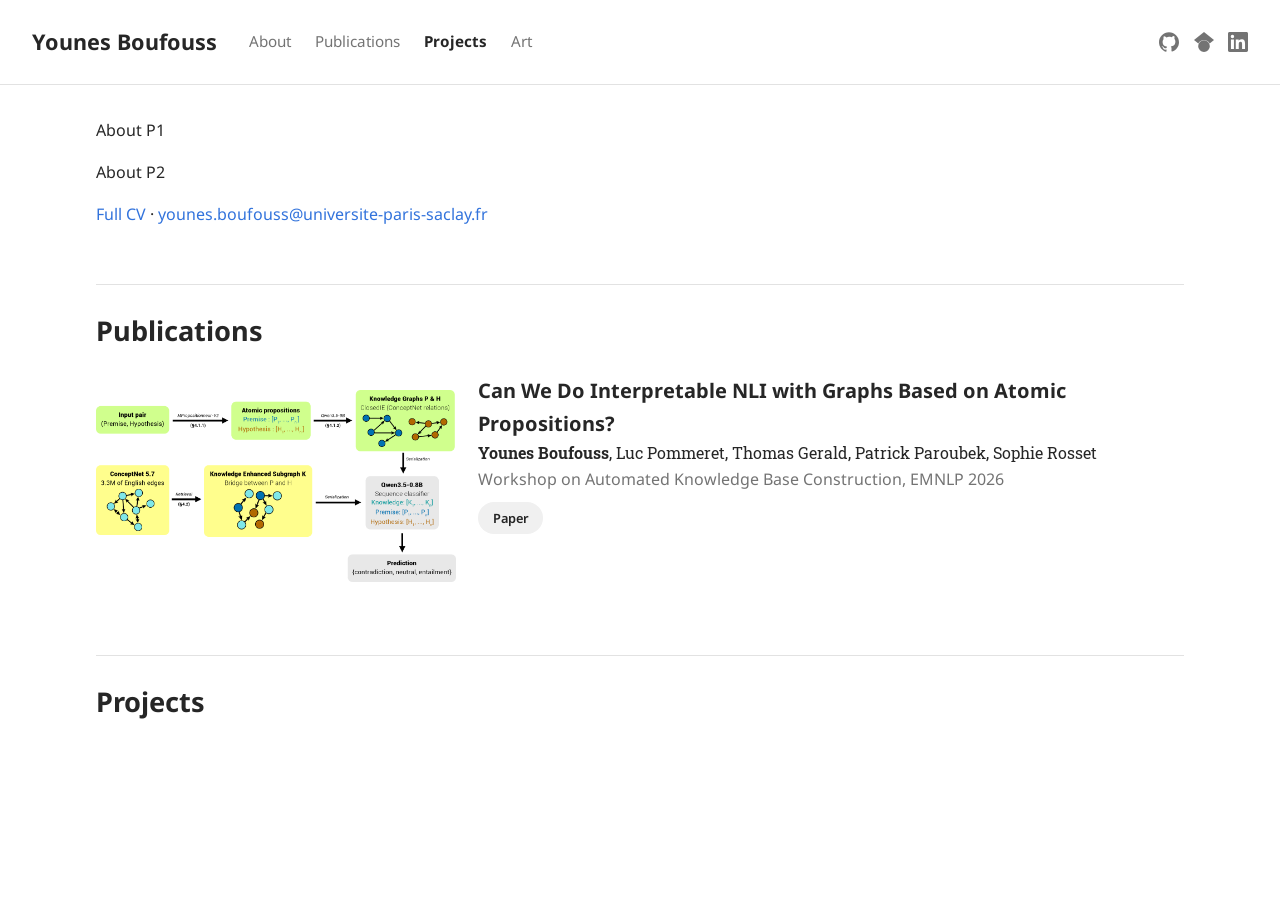
==== index.html @ 5120c618 "public" ====
<!DOCTYPE html>
<html lang="en">
<head>
<meta charset="utf-8">
<meta name="viewport" content="width=device-width, initial-scale=1">
<title>Younes Boufouss</title>
<link rel="preconnect" href="https://fonts.gstatic.com" crossorigin>
<link rel="stylesheet" href="https://fonts.googleapis.com/css?family=Google+Sans|Noto+Sans|Roboto+Slab:400,700">
<link rel="stylesheet" href="style.css">
</head>
<body>

<!-- Name, tabs and social links. Sits outside .page so the rule under it
     spans the full window. Edit it here — nothing generates it. -->
<div class="site-bar">
  <span class="site-name">Younes Boufouss</span>

  <nav>
    <a href="#about" data-spy="about">About</a>
    <a href="#publications" data-spy="publications">Publications</a>
    <a href="#projects" data-spy="projects">Projects</a>
    <a href="art.html">Art</a>
  </nav>

  <div class="social">
    <a class="gh" href="https://github.com/Younes2E" target="_blank" rel="noopener" aria-label="GitHub" title="GitHub">
      <svg viewBox="0 0 24 24" aria-hidden="true"><path d="M12 .297c-6.63 0-12 5.373-12 12 0 5.303 3.438 9.8 8.205 11.385.6.113.82-.258.82-.577 0-.285-.01-1.04-.015-2.04-3.338.724-4.042-1.61-4.042-1.61C4.422 18.07 3.633 17.7 3.633 17.7c-1.087-.744.084-.729.084-.729 1.205.084 1.838 1.236 1.838 1.236 1.07 1.835 2.809 1.305 3.495.998.108-.776.417-1.305.76-1.605-2.665-.305-5.467-1.334-5.467-5.931 0-1.311.469-2.381 1.236-3.221-.124-.303-.535-1.524.117-3.176 0 0 1.008-.322 3.301 1.23A11.509 11.509 0 0112 5.803c1.02.005 2.047.138 3.006.404 2.291-1.552 3.297-1.23 3.297-1.23.653 1.653.242 2.874.118 3.176.77.84 1.235 1.911 1.235 3.221 0 4.609-2.807 5.624-5.479 5.921.43.372.823 1.102.823 2.222 0 1.606-.014 2.898-.014 3.293 0 .322.216.694.825.576C20.565 22.092 24 17.592 24 12.297c0-6.627-5.373-12-12-12"/></svg>
    </a>
    <a class="sc" href="#" target="_blank" rel="noopener" aria-label="Google Scholar" title="Google Scholar">
      <svg viewBox="0 0 24 24" aria-hidden="true"><path d="M5.242 13.769L0 9.5 12 0l12 9.5-5.242 4.269C17.548 11.249 14.978 9.5 12 9.5c-2.977 0-5.548 1.748-6.758 4.269zM12 10a7 7 0 1 0 0 14 7 7 0 0 0 0-14z"/></svg>
    </a>
    <a class="li" href="https://www.linkedin.com/in/younes-boufouss" target="_blank" rel="noopener" aria-label="LinkedIn" title="LinkedIn">
      <svg viewBox="0 0 24 24" aria-hidden="true"><path d="M20.447 20.452h-3.554v-5.569c0-1.328-.027-3.037-1.852-3.037-1.853 0-2.136 1.445-2.136 2.939v5.667H9.351V9h3.414v1.561h.046c.477-.9 1.637-1.85 3.37-1.85 3.601 0 4.267 2.37 4.267 5.455v6.286zM5.337 7.433a2.062 2.062 0 01-2.063-2.065 2.064 2.064 0 112.063 2.065zm1.782 13.019H3.555V9h3.564v11.452zM22.225 0H1.771C.792 0 0 .774 0 1.729v20.542C0 23.227.792 24 1.771 24h20.451C23.2 24 24 23.227 24 22.271V1.729C24 .774 23.2 0 22.225 0z"/></svg>
    </a>
  </div>
</div>

<div class="page">

  <main>

    <section id="about">
      <p>
        About P1
      </p>

      <p>
        About P2
      </p>

      <p>
        <a href="data/CV-Younes-Boufouss.pdf">Full CV</a>
        &middot;
        <a href="mailto:younes.boufouss@universite-paris-saclay.fr">younes.boufouss@universite-paris-saclay.fr</a>
      </p>

    </section>

    <section id="publications">
      <h2 class="section-title">Publications</h2>
      
      
      <div class="entry">
        <img class="entry-teaser" src="img/figures/akbc-emnlp.png" alt="">
        <div class="entry-body">
          <span class="title">Can We Do Interpretable NLI with Graphs Based on Atomic Propositions?</span>
          <span class="authors"><strong>Younes Boufouss</strong>, <a href="https://lucpommeret.com/">Luc Pommeret</a>, <a href="https://thomas-gerald.fr/">Thomas Gerald</a>, <a href="https://perso.lisn.upsaclay.fr/pap/">Patrick Paroubek</a>, <a href="https://www.lisn.upsaclay.fr/membres/rosset-sophie/">Sophie Rosset</a></span>
          <span class="venue">Workshop on Automated Knowledge Base Construction, EMNLP 2026</span>
          <span class="links">
            <a href="#">Paper</a>
          </span>
        </div>
      </div>
      
      <!--
      <div class="entry">
        <div class="entry-teaser"></div>
        <div class="entry-body">
          <span class="title">Natural Language Inference using Enhanced Knowledge Graphs for Multi-Hop Reasoning</span>
          <span class="authors"><strong>Younes Boufouss</strong>, <a href="https://lucpommeret.com/">Luc Pommeret</a></span>
          <span class="venue"> JDSE 2026</span>
          <span class="links">
            <a href="#">Paper</a>
            <a href="#">Poster</a>
          </span>
        </div>
      </div>
    -->
    </section>

    <section id="projects">
      <h2 class="section-title">Projects</h2>
      
      <!--

      <div class="entry">
        <div class="entry-teaser"></div>
        <div class="entry-body">
          <span class="title">Project name</span>
          <span class="meta">2026 &middot; with collaborators</span>
          <p class="small">
            Two or three sentences: what the problem is, what you did, what came out
            of it.
          </p>
          <span class="links">
            <a href="#">code</a>
            <a href="#">paper</a>
            <a href="#">demo</a>
          </span>
        </div>
      </div>

      <div class="entry">
        <div class="entry-teaser"></div>
        <div class="entry-body">
          <span class="title">Project name</span>
          <span class="meta">2026</span>
          <p class="small">Short description.</p>
          <span class="links">
            <a href="#">code</a>
          </span>
        </div>
      </div>

      <div class="entry">
        <div class="entry-teaser"></div>
        <div class="entry-body">
          <span class="title">Project name</span>
          <span class="meta">2025</span>
          <p class="small">Short description.</p>
          <span class="links">
            <a href="#">code</a>
            <a href="#">demo</a>
          </span>
        </div>
      </div>

      <div class="entry">
        <div class="entry-teaser"></div>
        <div class="entry-body">
          <span class="title">Project name</span>
          <span class="meta">2025</span>
          <p class="small">Short description.</p>
          <span class="links">
            <a href="#">code</a>
          </span>
        </div>
      </div>

      -->

    </section>


  </main>


</div>
<script src="site.js"></script>
</body>
</html>
---- style.css ----
/* ============================================================
   Tokens — the only place colours, fonts and page metrics live.
   ============================================================ */

:root {
  --bg: #ffffff;
  --text: rgba(0, 0, 0, .85);
  --muted: rgba(0, 0, 0, .55);
  --line: #e2e2e2;
  --link: #3273dc;
  --link-hover: #363636;
  --fill: #f0f0f0;              /* button / placeholder ground */
  --fill-hover: #e2e2e2;

  /* Noto Sans for running text, Google Sans for headings, nav and the
     name, Roboto Slab for author lists. Each keeps a real fallback so
     the page holds up if Google Fonts is blocked. */
  --body-font: "Noto Sans", system-ui, -apple-system, "Segoe UI", sans-serif;
  --display: "Google Sans", "Noto Sans", system-ui, -apple-system, "Segoe UI", sans-serif;
  --serif: "Roboto Slab", Georgia, "Times New Roman", serif;

  --pad: 2rem;                  /* page gutter, shared by the bar and content */
  --pad-top: 1.5rem;            /* space above the name, on every page */
  --prose: 72rem;               /* the centred content column */
  --measure: 54rem;             /* cap on running text, for readability */
}

html {
  color-scheme: light;          /* the site is light only */
  scroll-behavior: smooth;
}

* {
  box-sizing: border-box;
}

body {
  margin: 0;
  background: var(--bg);
  color: var(--text);
  font-family: var(--body-font);
  font-size: 16px;
  line-height: 1.65;
  overflow-wrap: break-word;
}

a {
  color: var(--link);
  text-decoration: none;
}

a:hover {
  color: var(--link-hover);
  text-decoration: underline;
}

img {
  max-width: 100%;
  height: auto;
}

.site-bar {
  position: sticky;
  top: 0;
  z-index: 20;
  background: var(--bg);       /* opaque: content scrolls under it */
  display: flex;
  align-items: center;
  flex-wrap: wrap;
  gap: 2rem;
  padding: var(--pad-top) var(--pad);
  /* closes the header, so it doesn't read as part of the text below */
  border-bottom: 1px solid var(--line);
  margin-bottom: 2rem;
}

.site-name {
  font-family: var(--display);
  font-size: 1.35rem;
  font-weight: 700;
  color: var(--text);
  white-space: nowrap;
}

.site-name:hover {
  color: var(--text);
  text-decoration: none;
}

/* the tabs */
.site-bar nav {
  display: flex;
  flex-wrap: wrap;
  gap: 1.5rem;
  font-family: var(--display);
  font-size: .95rem;
}

.site-bar nav a {
  color: var(--muted);
  transition: color .15s;
}

.site-bar nav a:hover {
  color: var(--text);
  text-decoration: none;
}

.site-bar nav a.active {
  color: var(--text);
  font-weight: 700;
}

/* the icons take the leftover space, which pins them to the right edge */
.site-bar .social {
  margin-left: auto;
}

.social {
  display: flex;
  gap: .9rem;
}

.social a {
  display: inline-flex;
  color: var(--muted);
  transition: color .15s, transform .15s;
}

.social a:hover {
  transform: translateY(-2px);
}

/* block, not inline: an inline SVG sits on the text baseline and carries
   the descender space below it, padding the row's box */
.social svg {
  display: block;
  width: 20px;
  height: 20px;
  fill: currentColor;
}

/* brand colours on hover */
.social .gh:hover { color: #181717; }
.social .sc:hover { color: #4285f4; }
.social .li:hover { color: #0a66c2; }

/* ============================================================
   Page body — a centred column. The gallery page opts out of this
   and runs full-bleed instead.
   ============================================================ */

.page {
  max-width: var(--prose);
  margin: 0 auto;
  padding: 0 var(--pad) 5rem;
}

/* clear the sticky bar when jumping to a section anchor */
section[id] {
  scroll-margin-top: 5.5rem;
}

/* running text stops before the line gets too long to track */
p,
ul,
ol {
  max-width: var(--measure);
}

p {
  margin: 0 0 1rem;
}

ul {
  margin: 0 0 1rem;
  padding-left: 1.25rem;
}

li {
  margin-bottom: .35rem;
}

.small {
  font-size: .9rem;
}

/* ---------- headings ---------- */

h2 {
  margin: 2.5rem 0 .75rem;
  font-family: var(--display);
  font-size: 1.05rem;
  font-weight: 600;
}

/* major section divider (Publications, Projects) */
h2.section-title {
  margin: 3.5rem 0 1.25rem;
  padding-top: 1.5rem;
  border-top: 1px solid var(--line);
  font-size: 1.7rem;
  font-weight: 700;
}

/* the first heading on a page owns no divider and no top gap */
.page > .section-title:first-child,
.page > :first-child > .section-title:first-child {
  margin-top: 0;
  padding-top: 0;
  border-top: none;
}

h3 {
  margin: 1.5rem 0 .25rem;
  font-family: var(--display);
  font-size: .9rem;
  font-weight: bold;
}

/* ============================================================
   Entries — publications and projects.
   ============================================================ */

.entry {
  display: flex;
  align-items: flex-start;
  gap: 1.4rem;
  margin-bottom: 1.75rem;
}

.entry-teaser {
  flex: 0 0 auto;
  width: 360px;
  aspect-ratio: 16 / 10;
  object-fit: contain;
}

/* placeholder look for an empty <div>; a real <img> just shows through */
div.entry-teaser {
  background: var(--fill) url("data:image/svg+xml,%3Csvg xmlns='http://www.w3.org/2000/svg' viewBox='0 0 32 20' fill='%23c4c4c4'%3E%3Cpath d='M4 15l6-6 4 4 6-7 8 9z'/%3E%3Ccircle cx='11' cy='7' r='2'/%3E%3C/svg%3E") center / 45% no-repeat;
}

.entry-body {
  flex: 1 1 auto;
  min-width: 0;
}

.entry-body > :first-child {
  margin-top: 0;
}

.entry .title,
.entry .authors,
.entry .venue,
.entry .meta {
  display: block;
}

.entry .title {
  font-family: var(--display);
  font-size: 1.25rem;
  font-weight: 700;
}

.entry .authors {
  font-family: var(--serif);
}

/* A name that links to someone's page keeps the face and colour of the
   names around it, so the line still reads as a list of people rather than
   a row of blue links. Pointing at one is what gives it away. */
.entry .authors a {
  color: inherit;
  text-decoration: none;
}

.entry .authors a:hover {
  color: var(--link);
  text-decoration: underline;
}

.entry .venue,
.entry .meta {
  color: var(--muted);
}

/* pill buttons: paper, code, poster… */
.entry .links {
  display: flex;
  flex-wrap: wrap;
  gap: .5rem;
  margin-top: .6rem;
}

.entry .links a {
  padding: .35rem .9rem;
  border-radius: 999px;
  background: var(--fill);
  color: var(--text);
  font-size: .8rem;
  font-weight: 600;
  transition: background .15s;
}

.entry .links a:hover {
  background: var(--fill-hover);
  text-decoration: none;
}

/* ============================================================
   Art gallery — justified rows of images, plus a dark viewer.
   ============================================================ */

/* The art page's header: just the name, linking home. Flex like .site-bar,
   so the name sits on the same baseline (as a plain inline box it would
   drop a few pixels, offset by the half-leading). */
.gallery-header {
  display: flex;
  align-items: center;
  padding: var(--pad-top) var(--pad) 0;
}

/* the gallery keeps the name's gutter on the sides, and the same gap above
   it as the name has from the top of the page */
.gallery-page {
  padding: var(--pad) var(--pad) 4rem;
}

/* Justified rows: each image keeps its own proportions, and every row is
   scaled to fill the width exactly. site.js sizes the tiles; these two
   numbers steer it.
     --gap     space between images
     --across  how many images to fit on a row. Fractional is fine: 2.5
               gives rows of 2 and 3. Narrow screens drop to one per row. */
.gallery {
  --gap: 4px;
  --across: 2.5;
  display: flex;
  flex-direction: column;
  gap: var(--gap);
}

/* One row of images. site.js sets the row's height and gives each tile a
   flex-grow equal to its aspect ratio; the browser then splits the row's
   width in those proportions itself, to sub-pixel precision.
   Nothing here is measured in pixels and nothing wraps, so a rounding
   error can never drop a tile onto the next line — which is what broke
   the old layout at anything other than 100% zoom. */
.gallery-row {
  display: flex;
  gap: var(--gap);
}

.tile {
  position: relative;
  display: block;
  overflow: hidden;
  background: var(--fill);
  cursor: pointer;
}

/* in a row: share the width in proportion to flex-grow, set by site.js */
.gallery-row .tile {
  flex-shrink: 1;
  flex-basis: 0;
  min-width: 0;
}

/* row-break markers are instructions, never anything to look at; site.js
   removes them, this just covers the moment before it runs */
.gallery br,
.gallery .row-break {
  display: none;
}

/* before site.js runs, or if it never does: a plain full-width stack */
.gallery:not(.is-justified) .tile {
  width: 100%;
  aspect-ratio: 16 / 9;
}

.tile img {
  display: block;
  width: 100%;
  height: 100%;
  object-fit: cover;
}

/* On hover the whole image dims a little and its title sits in the middle.
   The veil is even rather than a bottom gradient, so the title reads the
   same wherever the image happens to be light or dark. */
.tile::after {
  content: attr(data-title);
  position: absolute;
  inset: 0;
  display: flex;
  align-items: center;
  justify-content: center;
  padding: 1rem;
  text-align: center;
  font-family: var(--display);
  font-size: 1rem;
  font-weight: 700;
  color: #fff;
  background: rgba(0, 0, 0, .45);
  opacity: 0;
  transition: opacity .25s ease;
}

.tile:hover::after,
.tile:focus-visible::after {
  opacity: 1;
}

/* The note under the gallery: its rule spans the full width, while the
   sentence inside keeps a readable line length. */
.gallery-note {
  margin-top: 2.5rem;
  padding-top: 1.25rem;
  border-top: 1px solid var(--line);
}

/* full width, like the rule above it and the images above that — the
   default cap on running text would leave it stranded on the left third */
.gallery-note p {
  max-width: none;
  margin: 0;
  font-size: .9rem;
  color: var(--muted);
}

/* ---------- full-screen viewer ---------- */

/* A self-contained panel: its own bar, its own image, its own controls.
   It carries the name itself rather than letting the page's header show
   through — that header scrolls with the page, so it was only ever in the
   right place when the gallery happened to be at the top. */
.viewer {
  position: fixed;
  inset: 0;
  z-index: 1000;
  display: none;
  flex-direction: column;
  background: #1c1c1c;
  /* no side gutter here: only the bar keeps one, so the image below can use
     the full width of the screen */
  padding: var(--pad-top) 0 .75rem;
}

.viewer.open {
  display: flex;
}

/* the name on the left, the × pushed to the right edge. The gutter matches
   the page header's, so the name sits exactly where it did behind it. */
.viewer-bar {
  display: flex;
  align-items: center;
  gap: 1rem;
  padding: 0 var(--pad);
}

.viewer-name {
  font-family: var(--display);
  font-size: 1.35rem;
  font-weight: 700;
  color: rgba(255, 255, 255, .85);
  white-space: nowrap;
}

.viewer-close {
  margin-left: auto;
  padding: 0;
  background: none;
  border: none;
  color: rgba(255, 255, 255, .7);
  font-size: 1.4rem;
  line-height: 1;
  cursor: pointer;
  transition: color .15s;
}

.viewer-close:hover {
  color: #fff;
}

/* the image takes whatever the bar and the arrows leave, with just enough
   of a frame that it never touches the edges of the screen */
.viewer-stage {
  flex: 1 1 auto;
  min-height: 0;
  display: flex;
  align-items: center;
  justify-content: center;
  padding: .75rem 1rem;
}

/* a light fade as each image arrives, so switching isn't an abrupt cut */
.viewer-stage img {
  max-width: 100%;
  max-height: 100%;
  object-fit: contain;
  opacity: 0;
  transition: opacity .5s ease;
}

.viewer-stage img.ready {
  opacity: 1;
}

/* the two arrows, centred under the image */
.viewer-controls {
  display: flex;
  justify-content: center;
  align-items: center;
  gap: 2.5rem;
}

.viewer-controls button {
  background: none;
  border: none;
  padding: 0 .5rem;
  font-size: 2rem;
  line-height: 1;
  color: rgba(255, 255, 255, .75);
  cursor: pointer;
  transition: color .15s;
}

.viewer-controls button:hover {
  color: #fff;
}

/* ============================================================
   Footer
   ============================================================ */

footer {
  max-width: var(--measure);
  margin-top: 4rem;
  padding-top: 1rem;
  border-top: 1px solid var(--line);
  font-size: .85rem;
  color: var(--muted);
}

/* on the gallery page the footer runs the full width, like the images */
.gallery-page footer {
  max-width: none;
}

/* ============================================================
   Small screens
   ============================================================ */

@media (max-width: 560px) {
  :root {
    --pad: 1.25rem;
  }

  .site-bar {
    gap: 1rem;
  }

  .site-bar nav {
    gap: 1rem;
    font-size: .85rem;
  }

  h2.section-title {
    font-size: 1.5rem;
  }

  /* stack the entry: teaser on top, text below */
  .entry {
    flex-direction: column;
  }

  .entry-teaser {
    width: 100%;
    max-width: 300px;
  }

  /* no hover on touch, so the gallery titles stay visible */
  .tile::after {
    opacity: 1;
  }

}
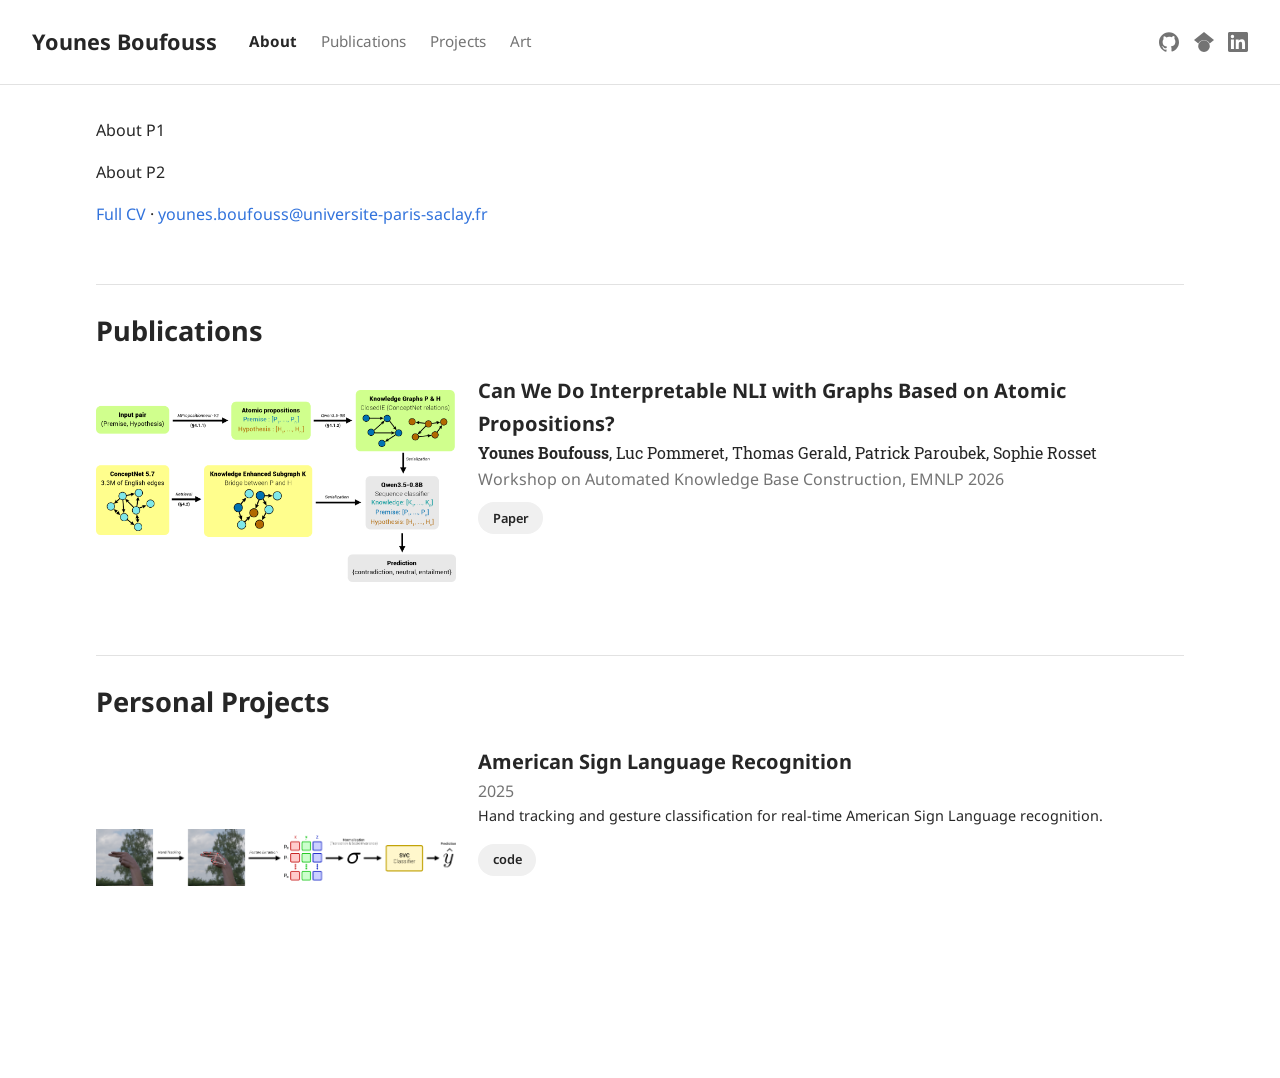
==== commit 65904f67: "add projects" ====
--- a/index.html
+++ b/index.html
@@ -10,8 +10,6 @@
 </head>
 <body>
 
-<!-- Name, tabs and social links. Sits outside .page so the rule under it
-     spans the full window. Edit it here — nothing generates it. -->
 <div class="site-bar">
   <span class="site-name">Younes Boufouss</span>
 
@@ -89,27 +87,24 @@
     </section>
 
     <section id="projects">
-      <h2 class="section-title">Projects</h2>
+      <h2 class="section-title">Personal Projects</h2>
       
-      <!--
-
+      
       <div class="entry">
-        <div class="entry-teaser"></div>
+        <img class="entry-teaser" src="img/figures/asl-ml.png" alt="">
         <div class="entry-body">
-          <span class="title">Project name</span>
-          <span class="meta">2026 &middot; with collaborators</span>
+          <span class="title">American Sign Language Recognition</span>
+          <span class="meta">2025</span>
           <p class="small">
-            Two or three sentences: what the problem is, what you did, what came out
-            of it.
+            Hand tracking and gesture classification for real-time American Sign Language recognition.
           </p>
           <span class="links">
-            <a href="#">code</a>
-            <a href="#">paper</a>
-            <a href="#">demo</a>
+            <a href="https://github.com/Younes2E/asl-machine-learning">code</a>
           </span>
         </div>
       </div>
-
+      
+      <!--
       <div class="entry">
         <div class="entry-teaser"></div>
         <div class="entry-body">
--- a/style.css
+++ b/style.css
@@ -1,7 +1,3 @@
-/* ============================================================
-   Tokens — the only place colours, fonts and page metrics live.
-   ============================================================ */
-
 :root {
   --bg: #ffffff;
   --text: rgba(0, 0, 0, .85);
@@ -9,24 +5,19 @@
   --line: #e2e2e2;
   --link: #3273dc;
   --link-hover: #363636;
-  --fill: #f0f0f0;              /* button / placeholder ground */
+  --fill: #f0f0f0;
   --fill-hover: #e2e2e2;
-
-  /* Noto Sans for running text, Google Sans for headings, nav and the
-     name, Roboto Slab for author lists. Each keeps a real fallback so
-     the page holds up if Google Fonts is blocked. */
   --body-font: "Noto Sans", system-ui, -apple-system, "Segoe UI", sans-serif;
   --display: "Google Sans", "Noto Sans", system-ui, -apple-system, "Segoe UI", sans-serif;
   --serif: "Roboto Slab", Georgia, "Times New Roman", serif;
-
-  --pad: 2rem;                  /* page gutter, shared by the bar and content */
-  --pad-top: 1.5rem;            /* space above the name, on every page */
-  --prose: 72rem;               /* the centred content column */
-  --measure: 54rem;             /* cap on running text, for readability */
+  --pad: 2rem;
+  --pad-top: 1.5rem;
+  --prose: 72rem;
+  --measure: 54rem;
 }
 
 html {
-  color-scheme: light;          /* the site is light only */
+  color-scheme: light;
   scroll-behavior: smooth;
 }
 
@@ -63,13 +54,12 @@
   position: sticky;
   top: 0;
   z-index: 20;
-  background: var(--bg);       /* opaque: content scrolls under it */
+  background: var(--bg);
   display: flex;
   align-items: center;
   flex-wrap: wrap;
   gap: 2rem;
   padding: var(--pad-top) var(--pad);
-  /* closes the header, so it doesn't read as part of the text below */
   border-bottom: 1px solid var(--line);
   margin-bottom: 2rem;
 }
@@ -87,7 +77,6 @@
   text-decoration: none;
 }
 
-/* the tabs */
 .site-bar nav {
   display: flex;
   flex-wrap: wrap;
@@ -111,7 +100,6 @@
   font-weight: 700;
 }
 
-/* the icons take the leftover space, which pins them to the right edge */
 .site-bar .social {
   margin-left: auto;
 }
@@ -131,8 +119,6 @@
   transform: translateY(-2px);
 }
 
-/* block, not inline: an inline SVG sits on the text baseline and carries
-   the descender space below it, padding the row's box */
 .social svg {
   display: block;
   width: 20px;
@@ -140,15 +126,9 @@
   fill: currentColor;
 }
 
-/* brand colours on hover */
 .social .gh:hover { color: #181717; }
 .social .sc:hover { color: #4285f4; }
 .social .li:hover { color: #0a66c2; }
-
-/* ============================================================
-   Page body — a centred column. The gallery page opts out of this
-   and runs full-bleed instead.
-   ============================================================ */
 
 .page {
   max-width: var(--prose);
@@ -156,37 +136,19 @@
   padding: 0 var(--pad) 5rem;
 }
 
-/* clear the sticky bar when jumping to a section anchor */
 section[id] {
   scroll-margin-top: 5.5rem;
 }
 
-/* running text stops before the line gets too long to track */
-p,
-ul,
-ol {
+p {
   max-width: var(--measure);
-}
-
-p {
   margin: 0 0 1rem;
-}
-
-ul {
-  margin: 0 0 1rem;
-  padding-left: 1.25rem;
-}
-
-li {
-  margin-bottom: .35rem;
 }
 
 .small {
   font-size: .9rem;
 }
 
-/* ---------- headings ---------- */
-
 h2 {
   margin: 2.5rem 0 .75rem;
   font-family: var(--display);
@@ -194,7 +156,6 @@
   font-weight: 600;
 }
 
-/* major section divider (Publications, Projects) */
 h2.section-title {
   margin: 3.5rem 0 1.25rem;
   padding-top: 1.5rem;
@@ -203,7 +164,6 @@
   font-weight: 700;
 }
 
-/* the first heading on a page owns no divider and no top gap */
 .page > .section-title:first-child,
 .page > :first-child > .section-title:first-child {
   margin-top: 0;
@@ -211,17 +171,6 @@
   border-top: none;
 }
 
-h3 {
-  margin: 1.5rem 0 .25rem;
-  font-family: var(--display);
-  font-size: .9rem;
-  font-weight: bold;
-}
-
-/* ============================================================
-   Entries — publications and projects.
-   ============================================================ */
-
 .entry {
   display: flex;
   align-items: flex-start;
@@ -236,7 +185,6 @@
   object-fit: contain;
 }
 
-/* placeholder look for an empty <div>; a real <img> just shows through */
 div.entry-teaser {
   background: var(--fill) url("data:image/svg+xml,%3Csvg xmlns='http://www.w3.org/2000/svg' viewBox='0 0 32 20' fill='%23c4c4c4'%3E%3Cpath d='M4 15l6-6 4 4 6-7 8 9z'/%3E%3Ccircle cx='11' cy='7' r='2'/%3E%3C/svg%3E") center / 45% no-repeat;
 }
@@ -267,9 +215,6 @@
   font-family: var(--serif);
 }
 
-/* A name that links to someone's page keeps the face and colour of the
-   names around it, so the line still reads as a list of people rather than
-   a row of blue links. Pointing at one is what gives it away. */
 .entry .authors a {
   color: inherit;
   text-decoration: none;
@@ -285,7 +230,6 @@
   color: var(--muted);
 }
 
-/* pill buttons: paper, code, poster… */
 .entry .links {
   display: flex;
   flex-wrap: wrap;
@@ -308,31 +252,16 @@
   text-decoration: none;
 }
 
-/* ============================================================
-   Art gallery — justified rows of images, plus a dark viewer.
-   ============================================================ */
-
-/* The art page's header: just the name, linking home. Flex like .site-bar,
-   so the name sits on the same baseline (as a plain inline box it would
-   drop a few pixels, offset by the half-leading). */
 .gallery-header {
   display: flex;
   align-items: center;
   padding: var(--pad-top) var(--pad) 0;
 }
 
-/* the gallery keeps the name's gutter on the sides, and the same gap above
-   it as the name has from the top of the page */
 .gallery-page {
   padding: var(--pad) var(--pad) 4rem;
 }
 
-/* Justified rows: each image keeps its own proportions, and every row is
-   scaled to fill the width exactly. site.js sizes the tiles; these two
-   numbers steer it.
-     --gap     space between images
-     --across  how many images to fit on a row. Fractional is fine: 2.5
-               gives rows of 2 and 3. Narrow screens drop to one per row. */
 .gallery {
   --gap: 4px;
   --across: 2.5;
@@ -341,12 +270,6 @@
   gap: var(--gap);
 }
 
-/* One row of images. site.js sets the row's height and gives each tile a
-   flex-grow equal to its aspect ratio; the browser then splits the row's
-   width in those proportions itself, to sub-pixel precision.
-   Nothing here is measured in pixels and nothing wraps, so a rounding
-   error can never drop a tile onto the next line — which is what broke
-   the old layout at anything other than 100% zoom. */
 .gallery-row {
   display: flex;
   gap: var(--gap);
@@ -360,21 +283,17 @@
   cursor: pointer;
 }
 
-/* in a row: share the width in proportion to flex-grow, set by site.js */
 .gallery-row .tile {
   flex-shrink: 1;
   flex-basis: 0;
   min-width: 0;
 }
 
-/* row-break markers are instructions, never anything to look at; site.js
-   removes them, this just covers the moment before it runs */
 .gallery br,
 .gallery .row-break {
   display: none;
 }
 
-/* before site.js runs, or if it never does: a plain full-width stack */
 .gallery:not(.is-justified) .tile {
   width: 100%;
   aspect-ratio: 16 / 9;
@@ -387,9 +306,6 @@
   object-fit: cover;
 }
 
-/* On hover the whole image dims a little and its title sits in the middle.
-   The veil is even rather than a bottom gradient, so the title reads the
-   same wherever the image happens to be light or dark. */
 .tile::after {
   content: attr(data-title);
   position: absolute;
@@ -413,16 +329,12 @@
   opacity: 1;
 }
 
-/* The note under the gallery: its rule spans the full width, while the
-   sentence inside keeps a readable line length. */
 .gallery-note {
   margin-top: 2.5rem;
   padding-top: 1.25rem;
   border-top: 1px solid var(--line);
 }
 
-/* full width, like the rule above it and the images above that — the
-   default cap on running text would leave it stranded on the left third */
 .gallery-note p {
   max-width: none;
   margin: 0;
@@ -430,12 +342,6 @@
   color: var(--muted);
 }
 
-/* ---------- full-screen viewer ---------- */
-
-/* A self-contained panel: its own bar, its own image, its own controls.
-   It carries the name itself rather than letting the page's header show
-   through — that header scrolls with the page, so it was only ever in the
-   right place when the gallery happened to be at the top. */
 .viewer {
   position: fixed;
   inset: 0;
@@ -443,8 +349,6 @@
   display: none;
   flex-direction: column;
   background: #1c1c1c;
-  /* no side gutter here: only the bar keeps one, so the image below can use
-     the full width of the screen */
   padding: var(--pad-top) 0 .75rem;
 }
 
@@ -452,8 +356,6 @@
   display: flex;
 }
 
-/* the name on the left, the × pushed to the right edge. The gutter matches
-   the page header's, so the name sits exactly where it did behind it. */
 .viewer-bar {
   display: flex;
   align-items: center;
@@ -485,8 +387,6 @@
   color: #fff;
 }
 
-/* the image takes whatever the bar and the arrows leave, with just enough
-   of a frame that it never touches the edges of the screen */
 .viewer-stage {
   flex: 1 1 auto;
   min-height: 0;
@@ -496,7 +396,6 @@
   padding: .75rem 1rem;
 }
 
-/* a light fade as each image arrives, so switching isn't an abrupt cut */
 .viewer-stage img {
   max-width: 100%;
   max-height: 100%;
@@ -509,7 +408,6 @@
   opacity: 1;
 }
 
-/* the two arrows, centred under the image */
 .viewer-controls {
   display: flex;
   justify-content: center;
@@ -532,10 +430,6 @@
   color: #fff;
 }
 
-/* ============================================================
-   Footer
-   ============================================================ */
-
 footer {
   max-width: var(--measure);
   margin-top: 4rem;
@@ -545,46 +439,35 @@
   color: var(--muted);
 }
 
-/* on the gallery page the footer runs the full width, like the images */
 .gallery-page footer {
   max-width: none;
 }
-
-/* ============================================================
-   Small screens
-   ============================================================ */
 
 @media (max-width: 560px) {
   :root {
     --pad: 1.25rem;
   }
-
   .site-bar {
     gap: 1rem;
   }
-
   .site-bar nav {
     gap: 1rem;
     font-size: .85rem;
   }
-
   h2.section-title {
     font-size: 1.5rem;
   }
-
-  /* stack the entry: teaser on top, text below */
   .entry {
     flex-direction: column;
   }
-
   .entry-teaser {
     width: 100%;
     max-width: 300px;
   }
-
-  /* no hover on touch, so the gallery titles stay visible */
+}
+
+@media (hover: none) {
   .tile::after {
-    opacity: 1;
-  }
-
-}
+    display: none;
+  }
+}
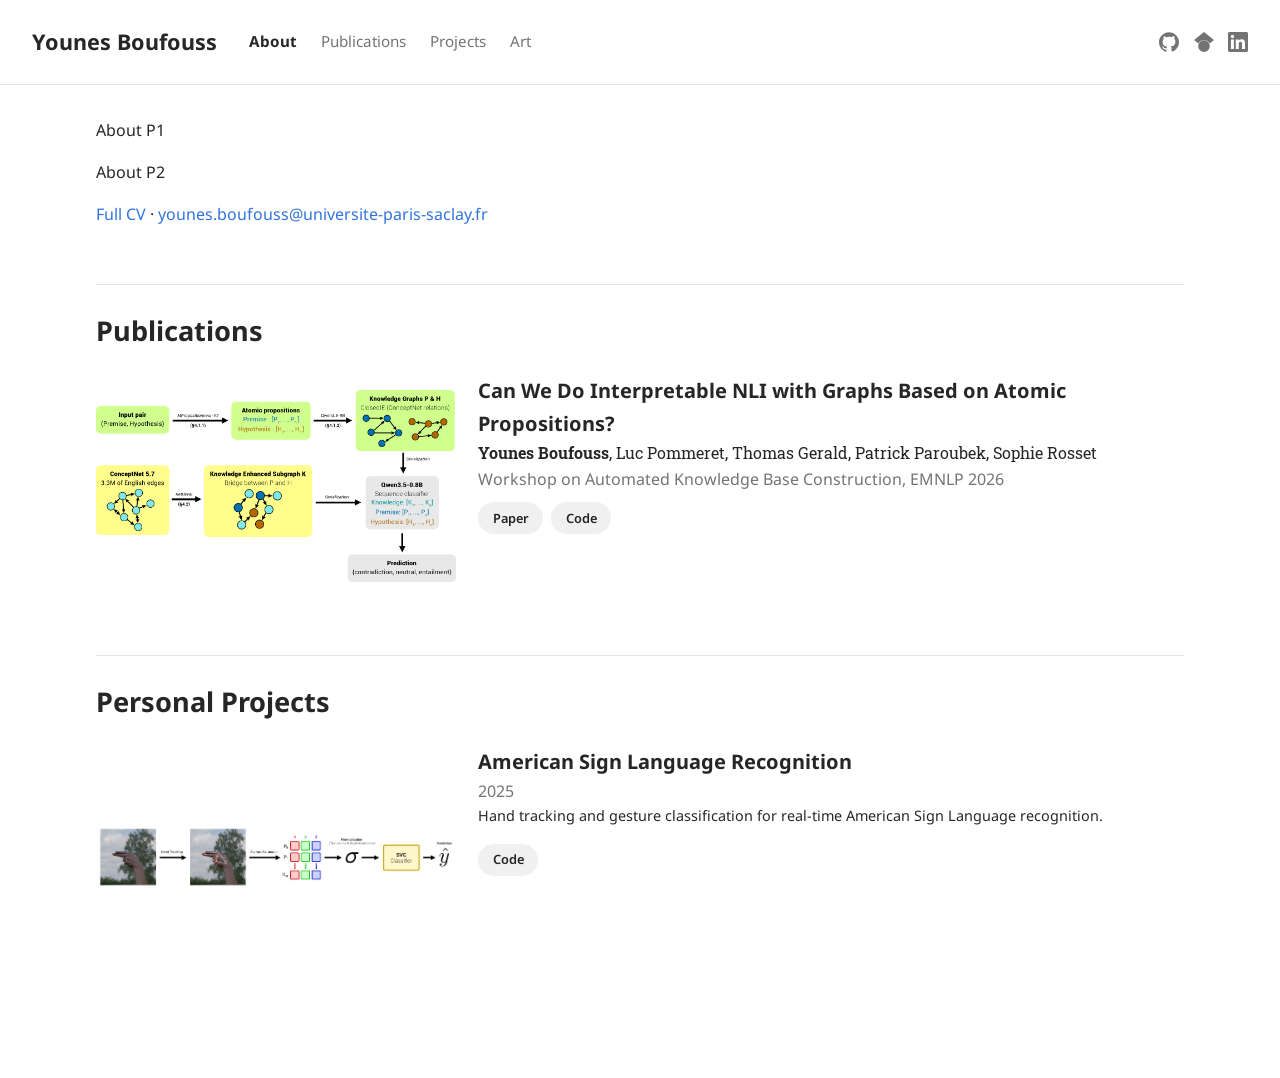
==== commit 925b3c4e: "update" ====
--- a/index.html
+++ b/index.html
@@ -65,7 +65,8 @@
           <span class="authors"><strong>Younes Boufouss</strong>, <a href="https://lucpommeret.com/">Luc Pommeret</a>, <a href="https://thomas-gerald.fr/">Thomas Gerald</a>, <a href="https://perso.lisn.upsaclay.fr/pap/">Patrick Paroubek</a>, <a href="https://www.lisn.upsaclay.fr/membres/rosset-sophie/">Sophie Rosset</a></span>
           <span class="venue">Workshop on Automated Knowledge Base Construction, EMNLP 2026</span>
           <span class="links">
-            <a href="#">Paper</a>
+            <a href="https://arxiv.org/abs/2609.16814">Paper</a>
+            <a href="https://github.com/l-pommeret/graph-nli">Code</a>
           </span>
         </div>
       </div>
@@ -99,7 +100,7 @@
             Hand tracking and gesture classification for real-time American Sign Language recognition.
           </p>
           <span class="links">
-            <a href="https://github.com/Younes2E/asl-machine-learning">code</a>
+            <a href="https://github.com/Younes2E/asl-machine-learning">Code</a>
           </span>
         </div>
       </div>
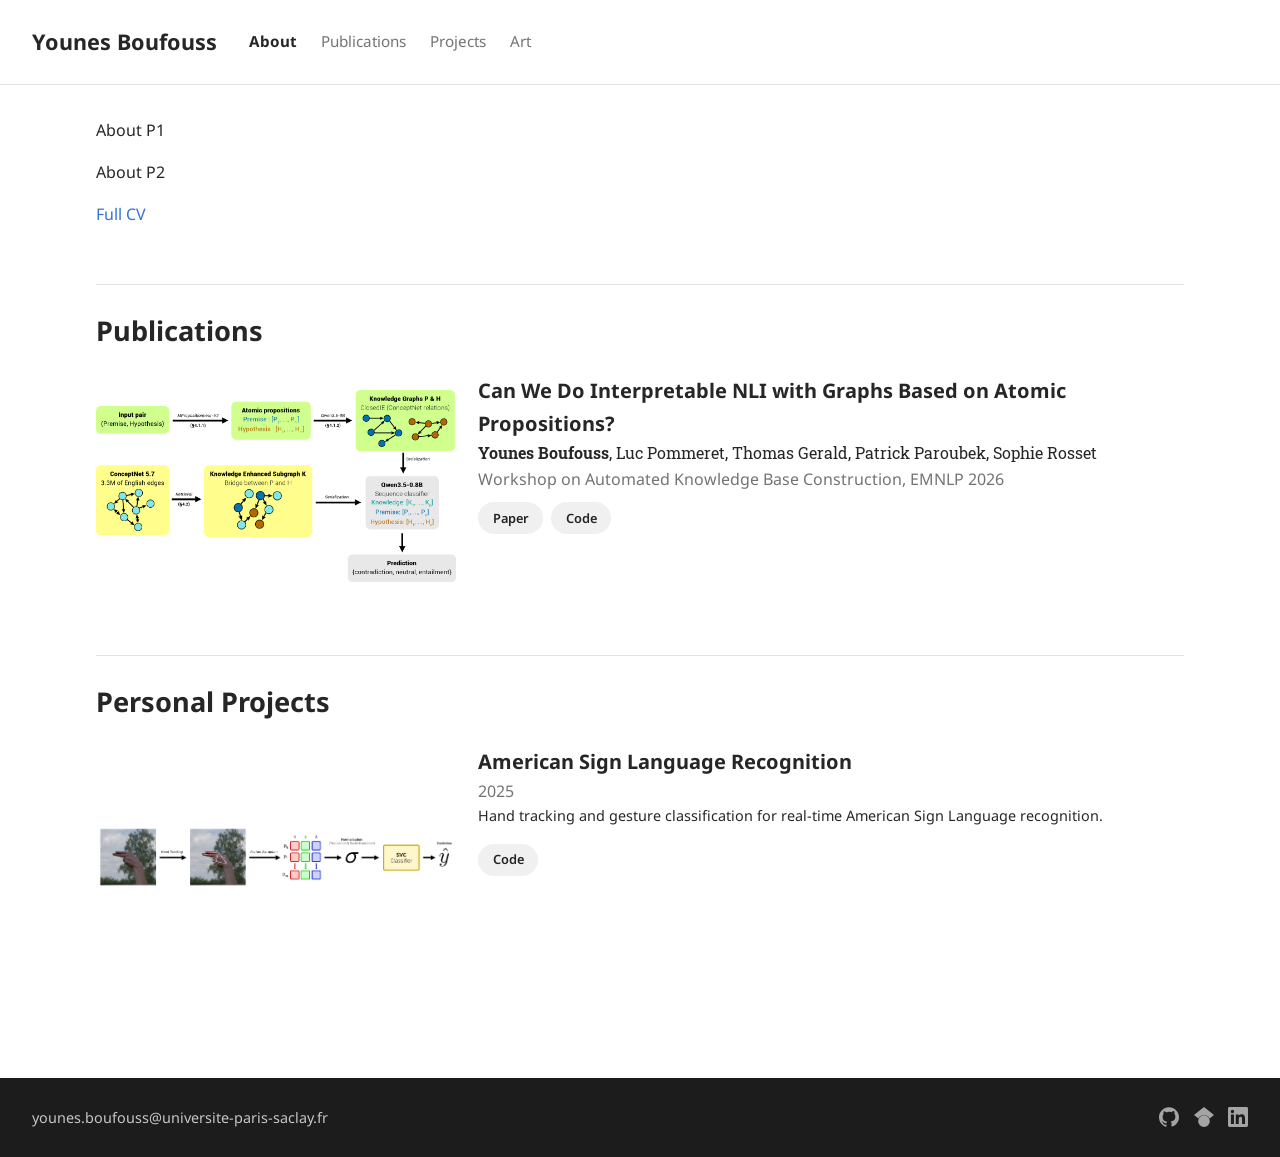
==== commit cd6d50d3: "update" ====
--- a/index.html
+++ b/index.html
@@ -17,20 +17,15 @@
     <a href="#about" data-spy="about">About</a>
     <a href="#publications" data-spy="publications">Publications</a>
     <a href="#projects" data-spy="projects">Projects</a>
-    <a href="art.html">Art</a>
+    <span class="has-sub">
+      <a href="art/3d/">Art</a>
+      <span class="sub">
+        <a href="art/3d/">3D</a>
+        <a href="art/posters/">Posters</a>
+      </span>
+    </span>
   </nav>
 
-  <div class="social">
-    <a class="gh" href="https://github.com/Younes2E" target="_blank" rel="noopener" aria-label="GitHub" title="GitHub">
-      <svg viewBox="0 0 24 24" aria-hidden="true"><path d="M12 .297c-6.63 0-12 5.373-12 12 0 5.303 3.438 9.8 8.205 11.385.6.113.82-.258.82-.577 0-.285-.01-1.04-.015-2.04-3.338.724-4.042-1.61-4.042-1.61C4.422 18.07 3.633 17.7 3.633 17.7c-1.087-.744.084-.729.084-.729 1.205.084 1.838 1.236 1.838 1.236 1.07 1.835 2.809 1.305 3.495.998.108-.776.417-1.305.76-1.605-2.665-.305-5.467-1.334-5.467-5.931 0-1.311.469-2.381 1.236-3.221-.124-.303-.535-1.524.117-3.176 0 0 1.008-.322 3.301 1.23A11.509 11.509 0 0112 5.803c1.02.005 2.047.138 3.006.404 2.291-1.552 3.297-1.23 3.297-1.23.653 1.653.242 2.874.118 3.176.77.84 1.235 1.911 1.235 3.221 0 4.609-2.807 5.624-5.479 5.921.43.372.823 1.102.823 2.222 0 1.606-.014 2.898-.014 3.293 0 .322.216.694.825.576C20.565 22.092 24 17.592 24 12.297c0-6.627-5.373-12-12-12"/></svg>
-    </a>
-    <a class="sc" href="#" target="_blank" rel="noopener" aria-label="Google Scholar" title="Google Scholar">
-      <svg viewBox="0 0 24 24" aria-hidden="true"><path d="M5.242 13.769L0 9.5 12 0l12 9.5-5.242 4.269C17.548 11.249 14.978 9.5 12 9.5c-2.977 0-5.548 1.748-6.758 4.269zM12 10a7 7 0 1 0 0 14 7 7 0 0 0 0-14z"/></svg>
-    </a>
-    <a class="li" href="https://www.linkedin.com/in/younes-boufouss" target="_blank" rel="noopener" aria-label="LinkedIn" title="LinkedIn">
-      <svg viewBox="0 0 24 24" aria-hidden="true"><path d="M20.447 20.452h-3.554v-5.569c0-1.328-.027-3.037-1.852-3.037-1.853 0-2.136 1.445-2.136 2.939v5.667H9.351V9h3.414v1.561h.046c.477-.9 1.637-1.85 3.37-1.85 3.601 0 4.267 2.37 4.267 5.455v6.286zM5.337 7.433a2.062 2.062 0 01-2.063-2.065 2.064 2.064 0 112.063 2.065zm1.782 13.019H3.555V9h3.564v11.452zM22.225 0H1.771C.792 0 0 .774 0 1.729v20.542C0 23.227.792 24 1.771 24h20.451C23.2 24 24 23.227 24 22.271V1.729C24 .774 23.2 0 22.225 0z"/></svg>
-    </a>
-  </div>
 </div>
 
 <div class="page">
@@ -48,8 +43,6 @@
 
       <p>
         <a href="data/CV-Younes-Boufouss.pdf">Full CV</a>
-        &middot;
-        <a href="mailto:younes.boufouss@universite-paris-saclay.fr">younes.boufouss@universite-paris-saclay.fr</a>
       </p>
 
     </section>
@@ -152,6 +145,21 @@
 
 
 </div>
+<footer class="site-footer">
+  <a class="footer-mail" href="mailto:younes.boufouss@universite-paris-saclay.fr">younes.boufouss@universite-paris-saclay.fr</a>
+  <div class="social">
+    <a class="gh" href="https://github.com/Younes2E" target="_blank" rel="noopener" aria-label="GitHub" title="GitHub">
+      <svg viewBox="0 0 24 24" aria-hidden="true"><path d="M12 .297c-6.63 0-12 5.373-12 12 0 5.303 3.438 9.8 8.205 11.385.6.113.82-.258.82-.577 0-.285-.01-1.04-.015-2.04-3.338.724-4.042-1.61-4.042-1.61C4.422 18.07 3.633 17.7 3.633 17.7c-1.087-.744.084-.729.084-.729 1.205.084 1.838 1.236 1.838 1.236 1.07 1.835 2.809 1.305 3.495.998.108-.776.417-1.305.76-1.605-2.665-.305-5.467-1.334-5.467-5.931 0-1.311.469-2.381 1.236-3.221-.124-.303-.535-1.524.117-3.176 0 0 1.008-.322 3.301 1.23A11.509 11.509 0 0112 5.803c1.02.005 2.047.138 3.006.404 2.291-1.552 3.297-1.23 3.297-1.23.653 1.653.242 2.874.118 3.176.77.84 1.235 1.911 1.235 3.221 0 4.609-2.807 5.624-5.479 5.921.43.372.823 1.102.823 2.222 0 1.606-.014 2.898-.014 3.293 0 .322.216.694.825.576C20.565 22.092 24 17.592 24 12.297c0-6.627-5.373-12-12-12"/></svg>
+    </a>
+    <a class="sc" href="https://scholar.google.com/citations?user=4t0ER_cAAAAJ" target="_blank" rel="noopener" aria-label="Google Scholar" title="Google Scholar">
+      <svg viewBox="0 0 24 24" aria-hidden="true"><path d="M5.242 13.769L0 9.5 12 0l12 9.5-5.242 4.269C17.548 11.249 14.978 9.5 12 9.5c-2.977 0-5.548 1.748-6.758 4.269zM12 10a7 7 0 1 0 0 14 7 7 0 0 0 0-14z"/></svg>
+    </a>
+    <a class="li" href="https://www.linkedin.com/in/younes-boufouss" target="_blank" rel="noopener" aria-label="LinkedIn" title="LinkedIn">
+      <svg viewBox="0 0 24 24" aria-hidden="true"><path d="M20.447 20.452h-3.554v-5.569c0-1.328-.027-3.037-1.852-3.037-1.853 0-2.136 1.445-2.136 2.939v5.667H9.351V9h3.414v1.561h.046c.477-.9 1.637-1.85 3.37-1.85 3.601 0 4.267 2.37 4.267 5.455v6.286zM5.337 7.433a2.062 2.062 0 01-2.063-2.065 2.064 2.064 0 112.063 2.065zm1.782 13.019H3.555V9h3.564v11.452zM22.225 0H1.771C.792 0 0 .774 0 1.729v20.542C0 23.227.792 24 1.771 24h20.451C23.2 24 24 23.227 24 22.271V1.729C24 .774 23.2 0 22.225 0z"/></svg>
+    </a>
+  </div>
+</footer>
+
 <script src="site.js"></script>
 </body>
 </html>
--- a/style.css
+++ b/style.css
@@ -7,6 +7,7 @@
   --link-hover: #363636;
   --fill: #f0f0f0;
   --fill-hover: #e2e2e2;
+  --dark: #1c1c1c;
   --body-font: "Noto Sans", system-ui, -apple-system, "Segoe UI", sans-serif;
   --display: "Google Sans", "Noto Sans", system-ui, -apple-system, "Segoe UI", sans-serif;
   --serif: "Roboto Slab", Georgia, "Times New Roman", serif;
@@ -27,6 +28,9 @@
 
 body {
   margin: 0;
+  min-height: 100vh;
+  display: flex;
+  flex-direction: column;
   background: var(--bg);
   color: var(--text);
   font-family: var(--body-font);
@@ -77,7 +81,8 @@
   text-decoration: none;
 }
 
-.site-bar nav {
+.site-bar nav,
+.gallery-header nav {
   display: flex;
   flex-wrap: wrap;
   gap: 1.5rem;
@@ -85,23 +90,72 @@
   font-size: .95rem;
 }
 
-.site-bar nav a {
+.site-bar nav a,
+.gallery-header nav a {
   color: var(--muted);
   transition: color .15s;
 }
 
-.site-bar nav a:hover {
+.site-bar nav a:hover,
+.gallery-header nav a:hover {
   color: var(--text);
   text-decoration: none;
 }
 
-.site-bar nav a.active {
+.site-bar nav a.active,
+.gallery-header nav a.active {
   color: var(--text);
   font-weight: 700;
 }
 
-.site-bar .social {
-  margin-left: auto;
+.has-sub {
+  position: relative;
+  display: flex;
+  align-items: baseline;
+}
+
+.has-sub > a {
+  position: relative;
+  z-index: 1;
+  background: var(--bg);
+  padding-right: .9rem;
+}
+
+.sub {
+  position: absolute;
+  left: 100%;
+  top: 0;
+  bottom: 0;
+  display: flex;
+  align-items: center;
+  gap: .75rem;
+  font-size: .85rem;
+  white-space: nowrap;
+  opacity: 0;
+  transform: translateX(-1.5rem);
+  pointer-events: none;
+  transition: opacity .25s ease, transform .25s ease;
+}
+
+.has-sub:hover .sub,
+.has-sub:focus-within .sub {
+  opacity: 1;
+  transform: translateX(0);
+  pointer-events: auto;
+}
+
+.sub a {
+  color: var(--muted);
+}
+
+.sub a:hover {
+  color: var(--text);
+}
+
+@media (hover: none), (max-width: 560px) {
+  .sub {
+    display: none;
+  }
 }
 
 .social {
@@ -131,6 +185,7 @@
 .social .li:hover { color: #0a66c2; }
 
 .page {
+  width: 100%;
   max-width: var(--prose);
   margin: 0 auto;
   padding: 0 var(--pad) 5rem;
@@ -185,6 +240,10 @@
   object-fit: contain;
 }
 
+img.entry-teaser {
+  cursor: zoom-in;
+}
+
 div.entry-teaser {
   background: var(--fill) url("data:image/svg+xml,%3Csvg xmlns='http://www.w3.org/2000/svg' viewBox='0 0 32 20' fill='%23c4c4c4'%3E%3Cpath d='M4 15l6-6 4 4 6-7 8 9z'/%3E%3Ccircle cx='11' cy='7' r='2'/%3E%3C/svg%3E") center / 45% no-repeat;
 }
@@ -255,6 +314,7 @@
 .gallery-header {
   display: flex;
   align-items: center;
+  gap: 2rem;
   padding: var(--pad-top) var(--pad) 0;
 }
 
@@ -268,6 +328,10 @@
   display: flex;
   flex-direction: column;
   gap: var(--gap);
+}
+
+.gallery--tall {
+  --across: 4;
 }
 
 .gallery-row {
@@ -347,27 +411,32 @@
   inset: 0;
   z-index: 1000;
   display: none;
-  flex-direction: column;
-  background: #1c1c1c;
-  padding: var(--pad-top) 0 .75rem;
+  background: var(--dark);
 }
 
 .viewer.open {
-  display: flex;
+  display: block;
 }
 
 .viewer-bar {
+  position: absolute;
+  top: 0;
+  left: 0;
+  right: 0;
+  z-index: 2;
   display: flex;
   align-items: center;
   gap: 1rem;
-  padding: 0 var(--pad);
+  padding: var(--pad-top) var(--pad) 0;
+  mix-blend-mode: difference;
+  pointer-events: none;
 }
 
 .viewer-name {
   font-family: var(--display);
   font-size: 1.35rem;
   font-weight: 700;
-  color: rgba(255, 255, 255, .85);
+  color: #fff;
   white-space: nowrap;
 }
 
@@ -376,24 +445,35 @@
   padding: 0;
   background: none;
   border: none;
-  color: rgba(255, 255, 255, .7);
+  color: #fff;
   font-size: 1.4rem;
   line-height: 1;
   cursor: pointer;
-  transition: color .15s;
+  opacity: .8;
+  transition: opacity .15s;
+  pointer-events: auto;
 }
 
 .viewer-close:hover {
-  color: #fff;
+  opacity: 1;
 }
 
 .viewer-stage {
-  flex: 1 1 auto;
-  min-height: 0;
+  position: absolute;
+  inset: 0;
   display: flex;
   align-items: center;
   justify-content: center;
-  padding: .75rem 1rem;
+  padding: calc(var(--pad-top) + 1.35rem * 1.65 + .75rem) 3.5rem 1.5rem;
+  overflow: hidden;
+}
+
+.viewer-stage.zoomed {
+  cursor: grab;
+}
+
+.viewer-stage.dragging {
+  cursor: grabbing;
 }
 
 .viewer-stage img {
@@ -402,6 +482,13 @@
   object-fit: contain;
   opacity: 0;
   transition: opacity .5s ease;
+  user-select: none;
+  will-change: transform;
+}
+
+.viewer-stage img.figure {
+  background: #fff;
+  padding: 1.5rem;
 }
 
 .viewer-stage img.ready {
@@ -409,38 +496,65 @@
 }
 
 .viewer-controls {
-  display: flex;
-  justify-content: center;
-  align-items: center;
-  gap: 2.5rem;
+  display: contents;
 }
 
 .viewer-controls button {
+  position: absolute;
+  top: 50%;
+  z-index: 1;
+  transform: translateY(-50%);
   background: none;
   border: none;
-  padding: 0 .5rem;
-  font-size: 2rem;
+  padding: 1rem .75rem;
+  font-size: 2.5rem;
   line-height: 1;
+  color: #fff;
+  cursor: pointer;
+  opacity: .8;
+  mix-blend-mode: difference;
+  transition: opacity .15s;
+}
+
+.viewer-prev {
+  left: 0;
+}
+
+.viewer-next {
+  right: 0;
+}
+
+.viewer-controls button:hover {
+  opacity: 1;
+}
+
+.site-footer {
+  margin-top: auto;
+  display: flex;
+  flex-wrap: wrap;
+  align-items: center;
+  justify-content: space-between;
+  gap: 1rem 2rem;
+  padding: 1.75rem var(--pad);
+  background: var(--dark);
+  font-family: var(--display);
+  font-size: .9rem;
+}
+
+.footer-mail {
   color: rgba(255, 255, 255, .75);
-  cursor: pointer;
-  transition: color .15s;
-}
-
-.viewer-controls button:hover {
+}
+
+.footer-mail:hover {
   color: #fff;
 }
 
-footer {
-  max-width: var(--measure);
-  margin-top: 4rem;
-  padding-top: 1rem;
-  border-top: 1px solid var(--line);
-  font-size: .85rem;
-  color: var(--muted);
-}
-
-.gallery-page footer {
-  max-width: none;
+.site-footer .social a {
+  color: rgba(255, 255, 255, .6);
+}
+
+.site-footer .social .gh:hover {
+  color: #fff;
 }
 
 @media (max-width: 560px) {
@@ -450,7 +564,8 @@
   .site-bar {
     gap: 1rem;
   }
-  .site-bar nav {
+  .site-bar nav,
+.gallery-header nav {
     gap: 1rem;
     font-size: .85rem;
   }
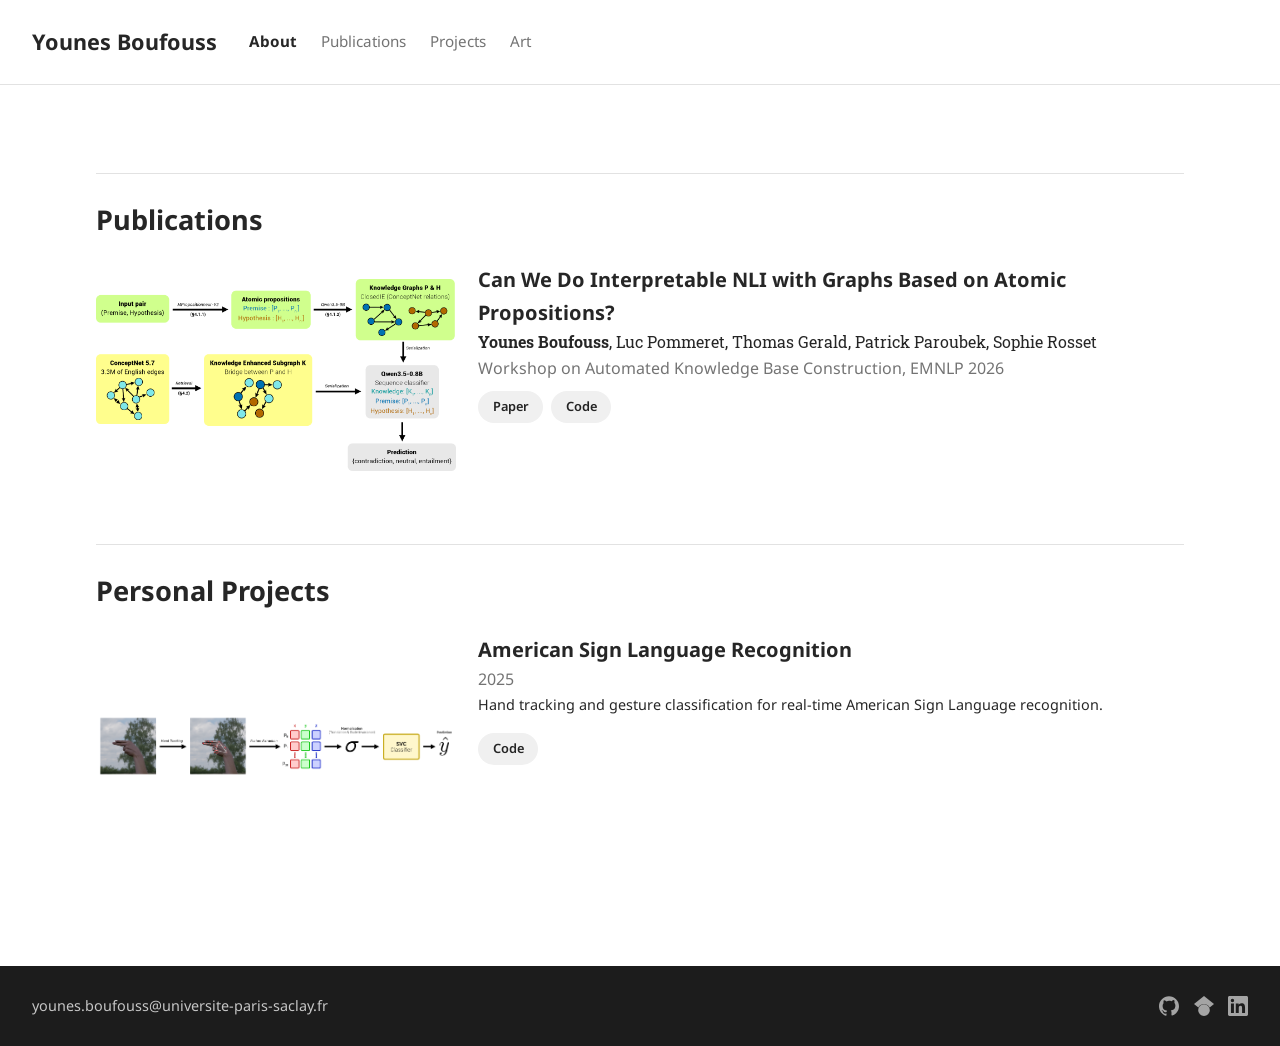
==== commit 531ebc21: "update" ====
--- a/index.html
+++ b/index.html
@@ -10,7 +10,7 @@
 </head>
 <body>
 
-<div class="site-bar">
+<header class="site-bar">
   <span class="site-name">Younes Boufouss</span>
 
   <nav>
@@ -25,14 +25,14 @@
       </span>
     </span>
   </nav>
-
-</div>
+</header>
 
 <div class="page">
 
   <main>
 
     <section id="about">
+      <!--
       <p>
         About P1
       </p>
@@ -42,34 +42,33 @@
       </p>
 
       <p>
-        <a href="data/CV-Younes-Boufouss.pdf">Full CV</a>
+        <a href="data/CV-Younes-Boufouss.pdf" target="_blank" rel="noopener">Full CV</a>
       </p>
-
+    -->
     </section>
 
     <section id="publications">
       <h2 class="section-title">Publications</h2>
-      
-      
+
       <div class="entry">
         <img class="entry-teaser" src="img/figures/akbc-emnlp.png" alt="">
         <div class="entry-body">
           <span class="title">Can We Do Interpretable NLI with Graphs Based on Atomic Propositions?</span>
-          <span class="authors"><strong>Younes Boufouss</strong>, <a href="https://lucpommeret.com/">Luc Pommeret</a>, <a href="https://thomas-gerald.fr/">Thomas Gerald</a>, <a href="https://perso.lisn.upsaclay.fr/pap/">Patrick Paroubek</a>, <a href="https://www.lisn.upsaclay.fr/membres/rosset-sophie/">Sophie Rosset</a></span>
+          <span class="authors"><strong>Younes Boufouss</strong>, <a href="https://lucpommeret.com/" target="_blank" rel="noopener">Luc Pommeret</a>, <a href="https://thomas-gerald.fr/" target="_blank" rel="noopener">Thomas Gerald</a>, <a href="https://perso.lisn.upsaclay.fr/pap/" target="_blank" rel="noopener">Patrick Paroubek</a>, <a href="https://www.lisn.upsaclay.fr/membres/rosset-sophie/" target="_blank" rel="noopener">Sophie Rosset</a></span>
           <span class="venue">Workshop on Automated Knowledge Base Construction, EMNLP 2026</span>
           <span class="links">
-            <a href="https://arxiv.org/abs/2609.16814">Paper</a>
-            <a href="https://github.com/l-pommeret/graph-nli">Code</a>
+            <a href="https://arxiv.org/abs/2609.16814" target="_blank" rel="noopener">Paper</a>
+            <a href="https://github.com/l-pommeret/graph-nli" target="_blank" rel="noopener">Code</a>
           </span>
         </div>
       </div>
-      
+
       <!--
       <div class="entry">
         <div class="entry-teaser"></div>
         <div class="entry-body">
           <span class="title">Natural Language Inference using Enhanced Knowledge Graphs for Multi-Hop Reasoning</span>
-          <span class="authors"><strong>Younes Boufouss</strong>, <a href="https://lucpommeret.com/">Luc Pommeret</a></span>
+          <span class="authors"><strong>Younes Boufouss</strong>, <a href="https://lucpommeret.com/" target="_blank" rel="noopener">Luc Pommeret</a></span>
           <span class="venue"> JDSE 2026</span>
           <span class="links">
             <a href="#">Paper</a>
@@ -82,8 +81,7 @@
 
     <section id="projects">
       <h2 class="section-title">Personal Projects</h2>
-      
-      
+
       <div class="entry">
         <img class="entry-teaser" src="img/figures/asl-ml.png" alt="">
         <div class="entry-body">
@@ -93,11 +91,11 @@
             Hand tracking and gesture classification for real-time American Sign Language recognition.
           </p>
           <span class="links">
-            <a href="https://github.com/Younes2E/asl-machine-learning">Code</a>
+            <a href="https://github.com/Younes2E/asl-machine-learning" target="_blank" rel="noopener">Code</a>
           </span>
         </div>
       </div>
-      
+
       <!--
       <div class="entry">
         <div class="entry-teaser"></div>
@@ -140,11 +138,10 @@
 
     </section>
 
-
   </main>
 
+</div>
 
-</div>
 <footer class="site-footer">
   <a class="footer-mail" href="mailto:younes.boufouss@universite-paris-saclay.fr">younes.boufouss@universite-paris-saclay.fr</a>
   <div class="social">
--- a/style.css
+++ b/style.css
@@ -11,6 +11,7 @@
   --body-font: "Noto Sans", system-ui, -apple-system, "Segoe UI", sans-serif;
   --display: "Google Sans", "Noto Sans", system-ui, -apple-system, "Segoe UI", sans-serif;
   --serif: "Roboto Slab", Georgia, "Times New Roman", serif;
+  --name-size: 1.35rem;
   --pad: 2rem;
   --pad-top: 1.5rem;
   --prose: 72rem;
@@ -68,14 +69,15 @@
   margin-bottom: 2rem;
 }
 
-.site-name {
+.site-name,
+.viewer-name {
   font-family: var(--display);
-  font-size: 1.35rem;
+  font-size: var(--name-size);
   font-weight: 700;
-  color: var(--text);
   white-space: nowrap;
 }
 
+.site-name,
 .site-name:hover {
   color: var(--text);
   text-decoration: none;
@@ -152,38 +154,6 @@
   color: var(--text);
 }
 
-@media (hover: none), (max-width: 560px) {
-  .sub {
-    display: none;
-  }
-}
-
-.social {
-  display: flex;
-  gap: .9rem;
-}
-
-.social a {
-  display: inline-flex;
-  color: var(--muted);
-  transition: color .15s, transform .15s;
-}
-
-.social a:hover {
-  transform: translateY(-2px);
-}
-
-.social svg {
-  display: block;
-  width: 20px;
-  height: 20px;
-  fill: currentColor;
-}
-
-.social .gh:hover { color: #181717; }
-.social .sc:hover { color: #4285f4; }
-.social .li:hover { color: #0a66c2; }
-
 .page {
   width: 100%;
   max-width: var(--prose);
@@ -204,26 +174,13 @@
   font-size: .9rem;
 }
 
-h2 {
-  margin: 2.5rem 0 .75rem;
-  font-family: var(--display);
-  font-size: 1.05rem;
-  font-weight: 600;
-}
-
-h2.section-title {
+.section-title {
   margin: 3.5rem 0 1.25rem;
   padding-top: 1.5rem;
   border-top: 1px solid var(--line);
+  font-family: var(--display);
   font-size: 1.7rem;
   font-weight: 700;
-}
-
-.page > .section-title:first-child,
-.page > :first-child > .section-title:first-child {
-  margin-top: 0;
-  padding-top: 0;
-  border-top: none;
 }
 
 .entry {
@@ -251,10 +208,6 @@
 .entry-body {
   flex: 1 1 auto;
   min-width: 0;
-}
-
-.entry-body > :first-child {
-  margin-top: 0;
 }
 
 .entry .title,
@@ -339,23 +292,21 @@
   gap: var(--gap);
 }
 
+.gallery br {
+  display: none;
+}
+
 .tile {
   position: relative;
   display: block;
   overflow: hidden;
   background: var(--fill);
-  cursor: pointer;
 }
 
 .gallery-row .tile {
   flex-shrink: 1;
   flex-basis: 0;
   min-width: 0;
-}
-
-.gallery br,
-.gallery .row-break {
-  display: none;
 }
 
 .gallery:not(.is-justified) .tile {
@@ -433,11 +384,7 @@
 }
 
 .viewer-name {
-  font-family: var(--display);
-  font-size: 1.35rem;
-  font-weight: 700;
   color: #fff;
-  white-space: nowrap;
 }
 
 .viewer-close {
@@ -464,7 +411,7 @@
   display: flex;
   align-items: center;
   justify-content: center;
-  padding: calc(var(--pad-top) + 1.35rem * 1.65 + .75rem) 3.5rem 1.5rem;
+  padding: calc(var(--pad-top) + var(--name-size) * 1.65 + .75rem) 3.5rem 1.5rem;
   overflow: hidden;
 }
 
@@ -483,7 +430,6 @@
   opacity: 0;
   transition: opacity .5s ease;
   user-select: none;
-  will-change: transform;
 }
 
 .viewer-stage img.figure {
@@ -491,15 +437,16 @@
   padding: 1.5rem;
 }
 
+.viewer-stage img.pixelated {
+  image-rendering: pixelated;
+}
+
 .viewer-stage img.ready {
   opacity: 1;
 }
 
-.viewer-controls {
-  display: contents;
-}
-
-.viewer-controls button {
+.viewer-prev,
+.viewer-next {
   position: absolute;
   top: 50%;
   z-index: 1;
@@ -524,7 +471,8 @@
   right: 0;
 }
 
-.viewer-controls button:hover {
+.viewer-prev:hover,
+.viewer-next:hover {
   opacity: 1;
 }
 
@@ -549,38 +497,67 @@
   color: #fff;
 }
 
-.site-footer .social a {
+.social {
+  display: flex;
+  gap: .9rem;
+}
+
+.social a {
+  display: inline-flex;
   color: rgba(255, 255, 255, .6);
-}
-
-.site-footer .social .gh:hover {
-  color: #fff;
-}
+  transition: color .15s, transform .15s;
+}
+
+.social a:hover {
+  transform: translateY(-2px);
+}
+
+.social svg {
+  display: block;
+  width: 20px;
+  height: 20px;
+  fill: currentColor;
+}
+
+.social .gh:hover { color: #fff; }
+.social .sc:hover { color: #4285f4; }
+.social .li:hover { color: #0a66c2; }
 
 @media (max-width: 560px) {
   :root {
     --pad: 1.25rem;
   }
+
   .site-bar {
     gap: 1rem;
   }
+
   .site-bar nav,
-.gallery-header nav {
+  .gallery-header nav {
     gap: 1rem;
     font-size: .85rem;
   }
-  h2.section-title {
+
+  .section-title {
     font-size: 1.5rem;
   }
+
   .entry {
     flex-direction: column;
   }
+
   .entry-teaser {
     width: 100%;
     max-width: 300px;
   }
 }
 
+@media (hover: none), (max-width: 560px) {
+  .sub {
+    display: none;
+  }
+}
+
 @media (hover: none) {
   .tile::after {
     display: none;
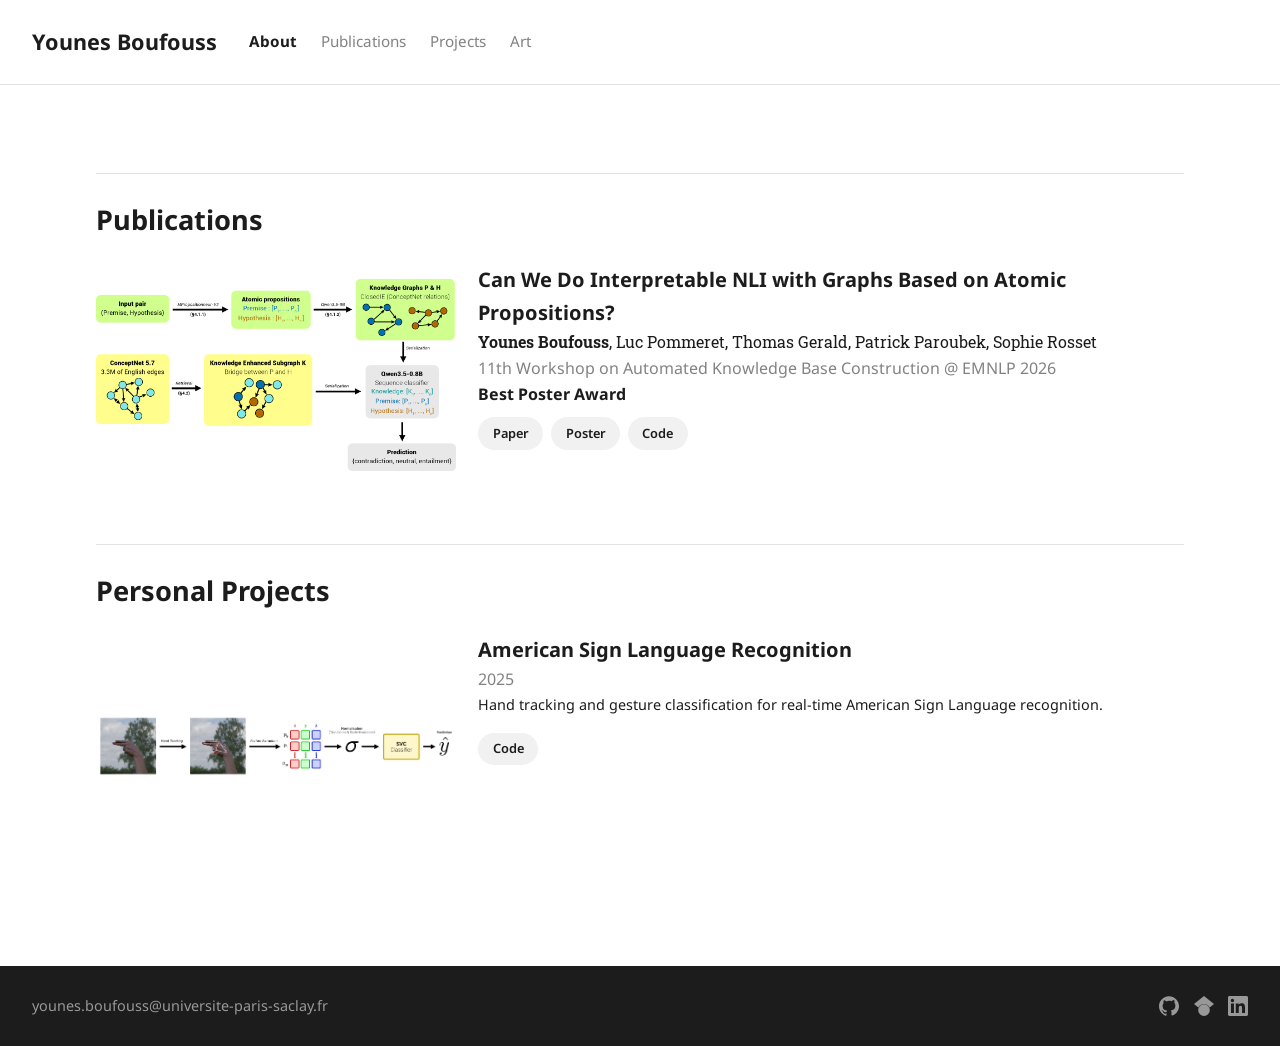
==== commit 9e27402f: "update" ====
--- a/index.html
+++ b/index.html
@@ -55,9 +55,10 @@
         <div class="entry-body">
           <span class="title">Can We Do Interpretable NLI with Graphs Based on Atomic Propositions?</span>
           <span class="authors"><strong>Younes Boufouss</strong>, <a href="https://lucpommeret.com/" target="_blank" rel="noopener">Luc Pommeret</a>, <a href="https://thomas-gerald.fr/" target="_blank" rel="noopener">Thomas Gerald</a>, <a href="https://perso.lisn.upsaclay.fr/pap/" target="_blank" rel="noopener">Patrick Paroubek</a>, <a href="https://www.lisn.upsaclay.fr/membres/rosset-sophie/" target="_blank" rel="noopener">Sophie Rosset</a></span>
-          <span class="venue">Workshop on Automated Knowledge Base Construction, EMNLP 2026</span>
+          <span class="venue">11th Workshop on Automated Knowledge Base Construction @ EMNLP 2026 <br><strong class="award">Best Poster Award</strong></span>
           <span class="links">
-            <a href="https://arxiv.org/abs/2609.16814" target="_blank" rel="noopener">Paper</a>
+            <a href="https://aclanthology.org/2026.akbc-1.17/" target="_blank" rel="noopener">Paper</a>
+            <a href="data/poster_akbc_emnlp.pdf" target="_blank" rel="noopener">Poster</a>
             <a href="https://github.com/l-pommeret/graph-nli" target="_blank" rel="noopener">Code</a>
           </span>
         </div>
--- a/style.css
+++ b/style.css
@@ -1,13 +1,9 @@
 :root {
-  --bg: #ffffff;
-  --text: rgba(0, 0, 0, .85);
-  --muted: rgba(0, 0, 0, .55);
-  --line: #e2e2e2;
+  --light: #ffffff;
+  --dark: #1c1c1c;
+  --bg: var(--light);
+  --text: var(--dark);
   --link: #3273dc;
-  --link-hover: #363636;
-  --fill: #f0f0f0;
-  --fill-hover: #e2e2e2;
-  --dark: #1c1c1c;
   --body-font: "Noto Sans", system-ui, -apple-system, "Segoe UI", sans-serif;
   --display: "Google Sans", "Noto Sans", system-ui, -apple-system, "Segoe UI", sans-serif;
   --serif: "Roboto Slab", Georgia, "Times New Roman", serif;
@@ -23,6 +19,19 @@
   scroll-behavior: smooth;
 }
 
+.site-footer {
+  --bg: var(--dark);
+  --text: var(--light);
+}
+
+:root,
+.site-footer {
+  --muted: color-mix(in srgb, var(--text) 55%, transparent);
+  --line: color-mix(in srgb, var(--text) 12%, transparent);
+  --fill: color-mix(in srgb, var(--text) 6%, transparent);
+  --fill-hover: color-mix(in srgb, var(--text) 12%, transparent);
+}
+
 * {
   box-sizing: border-box;
 }
@@ -46,7 +55,7 @@
 }
 
 a:hover {
-  color: var(--link-hover);
+  color: var(--text);
   text-decoration: underline;
 }
 
@@ -242,6 +251,10 @@
   color: var(--muted);
 }
 
+.entry .award {
+  color: var(--text);
+}
+
 .entry .links {
   display: flex;
   flex-wrap: wrap;
@@ -333,8 +346,8 @@
   font-family: var(--display);
   font-size: 1rem;
   font-weight: 700;
-  color: #fff;
-  background: rgba(0, 0, 0, .45);
+  color: var(--light);
+  background: color-mix(in srgb, var(--dark) 45%, transparent);
   opacity: 0;
   transition: opacity .25s ease;
 }
@@ -384,7 +397,7 @@
 }
 
 .viewer-name {
-  color: #fff;
+  color: var(--light);
 }
 
 .viewer-close {
@@ -392,7 +405,7 @@
   padding: 0;
   background: none;
   border: none;
-  color: #fff;
+  color: var(--light);
   font-size: 1.4rem;
   line-height: 1;
   cursor: pointer;
@@ -433,7 +446,7 @@
 }
 
 .viewer-stage img.figure {
-  background: #fff;
+  background: var(--light);
   padding: 1.5rem;
 }
 
@@ -456,7 +469,7 @@
   padding: 1rem .75rem;
   font-size: 2.5rem;
   line-height: 1;
-  color: #fff;
+  color: var(--light);
   cursor: pointer;
   opacity: .8;
   mix-blend-mode: difference;
@@ -484,17 +497,18 @@
   justify-content: space-between;
   gap: 1rem 2rem;
   padding: 1.75rem var(--pad);
-  background: var(--dark);
+  background: var(--bg);
+  color: var(--text);
   font-family: var(--display);
   font-size: .9rem;
 }
 
 .footer-mail {
-  color: rgba(255, 255, 255, .75);
+  color: var(--muted);
 }
 
 .footer-mail:hover {
-  color: #fff;
+  color: var(--text);
 }
 
 .social {
@@ -504,7 +518,7 @@
 
 .social a {
   display: inline-flex;
-  color: rgba(255, 255, 255, .6);
+  color: var(--muted);
   transition: color .15s, transform .15s;
 }
 
@@ -519,7 +533,7 @@
   fill: currentColor;
 }
 
-.social .gh:hover { color: #fff; }
+.social .gh:hover { color: var(--text); }
 .social .sc:hover { color: #4285f4; }
 .social .li:hover { color: #0a66c2; }
 
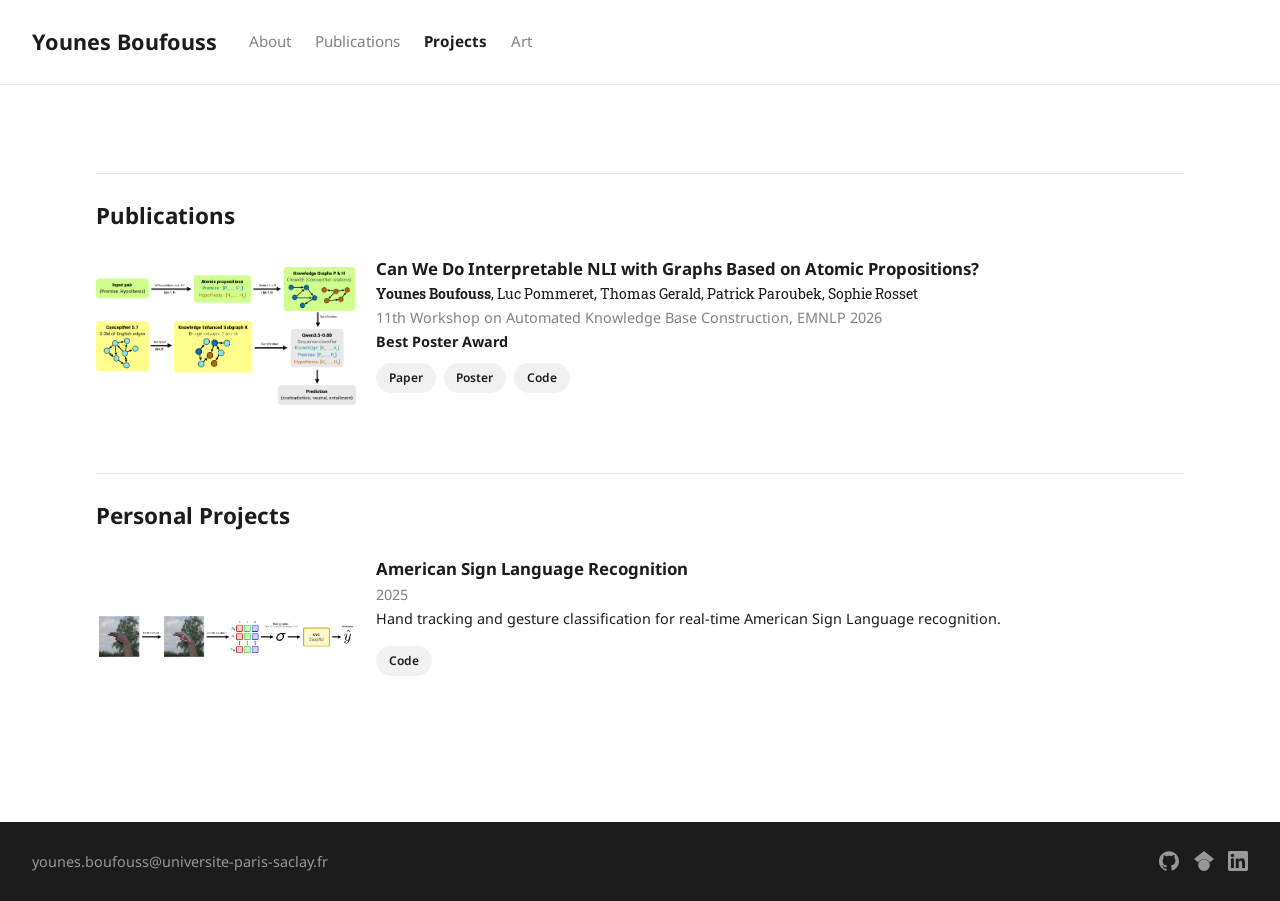
==== commit 62e62a2e: "update" ====
--- a/index.html
+++ b/index.html
@@ -54,8 +54,8 @@
         <img class="entry-teaser" src="img/figures/akbc-emnlp.png" alt="">
         <div class="entry-body">
           <span class="title">Can We Do Interpretable NLI with Graphs Based on Atomic Propositions?</span>
-          <span class="authors"><strong>Younes Boufouss</strong>, <a href="https://lucpommeret.com/" target="_blank" rel="noopener">Luc Pommeret</a>, <a href="https://thomas-gerald.fr/" target="_blank" rel="noopener">Thomas Gerald</a>, <a href="https://perso.lisn.upsaclay.fr/pap/" target="_blank" rel="noopener">Patrick Paroubek</a>, <a href="https://www.lisn.upsaclay.fr/membres/rosset-sophie/" target="_blank" rel="noopener">Sophie Rosset</a></span>
-          <span class="venue">11th Workshop on Automated Knowledge Base Construction @ EMNLP 2026 <br><strong class="award">Best Poster Award</strong></span>
+          <span class="authors"><strong>Younes Boufouss</strong>, <a href="https://lucpommeret.com/" target="_blank" rel="noopener">Luc Pommeret</a>, <a href="https://scholar.google.com/citations?user=5j3t6WYAAAAJ" target="_blank" rel="noopener">Thomas Gerald</a>, <a href="https://perso.lisn.upsaclay.fr/pap/" target="_blank" rel="noopener">Patrick Paroubek</a>, <a href="https://www.lisn.upsaclay.fr/membres/rosset-sophie/" target="_blank" rel="noopener">Sophie Rosset</a></span>
+          <span class="venue">11th Workshop on Automated Knowledge Base Construction, EMNLP 2026 <br><strong class="award">Best Poster Award</strong></span>
           <span class="links">
             <a href="https://aclanthology.org/2026.akbc-1.17/" target="_blank" rel="noopener">Paper</a>
             <a href="data/poster_akbc_emnlp.pdf" target="_blank" rel="noopener">Poster</a>
--- a/style.css
+++ b/style.css
@@ -188,20 +188,20 @@
   padding-top: 1.5rem;
   border-top: 1px solid var(--line);
   font-family: var(--display);
-  font-size: 1.7rem;
+  font-size: 1.4rem;
   font-weight: 700;
 }
 
 .entry {
   display: flex;
   align-items: flex-start;
-  gap: 1.4rem;
-  margin-bottom: 1.75rem;
+  gap: 1.25rem;
+  margin-bottom: 1.5rem;
 }
 
 .entry-teaser {
   flex: 0 0 auto;
-  width: 360px;
+  width: 260px;
   aspect-ratio: 16 / 10;
   object-fit: contain;
 }
@@ -217,6 +217,7 @@
 .entry-body {
   flex: 1 1 auto;
   min-width: 0;
+  font-size: .9rem;
 }
 
 .entry .title,
@@ -228,7 +229,7 @@
 
 .entry .title {
   font-family: var(--display);
-  font-size: 1.25rem;
+  font-size: 1.05rem;
   font-weight: 700;
 }
 
@@ -263,11 +264,11 @@
 }
 
 .entry .links a {
-  padding: .35rem .9rem;
+  padding: .3rem .8rem;
   border-radius: 999px;
   background: var(--fill);
   color: var(--text);
-  font-size: .8rem;
+  font-size: .75rem;
   font-weight: 600;
   transition: background .15s;
 }
@@ -553,7 +554,7 @@
   }
 
   .section-title {
-    font-size: 1.5rem;
+    font-size: 1.25rem;
   }
 
   .entry {
